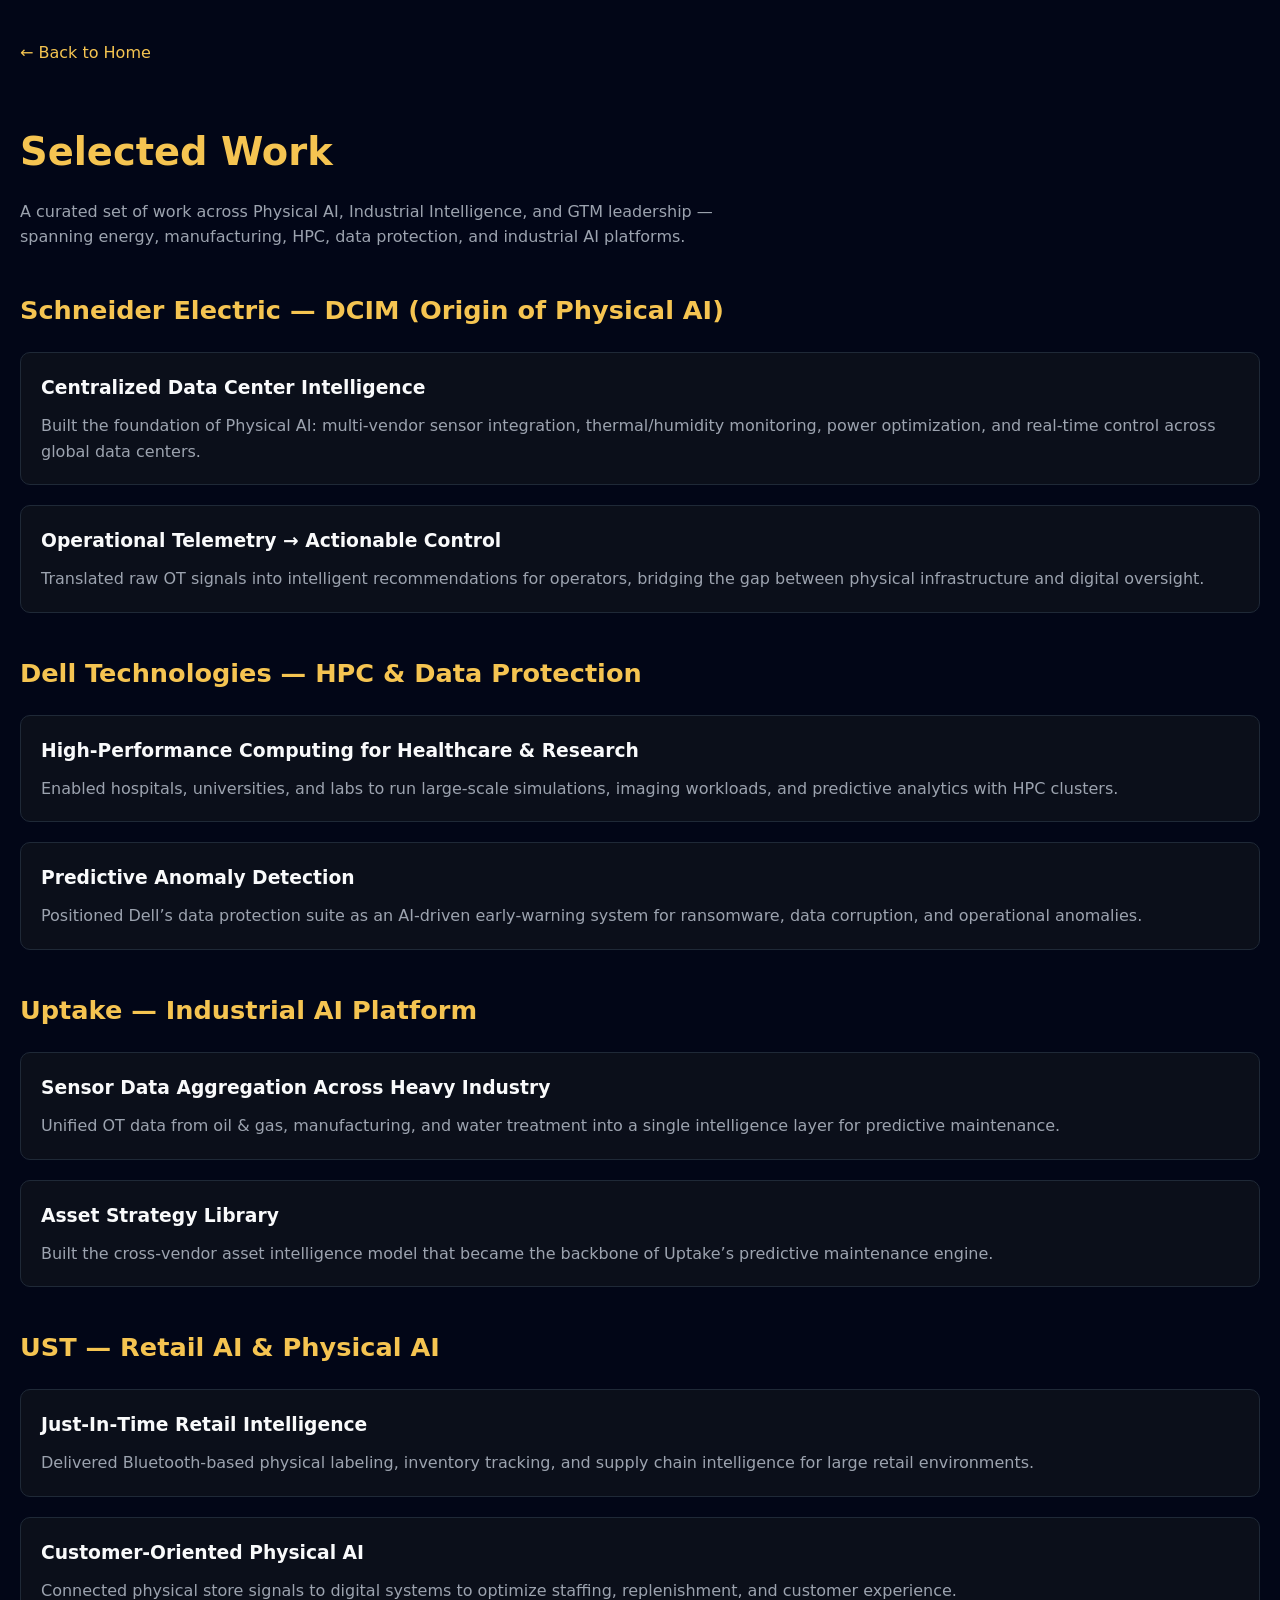
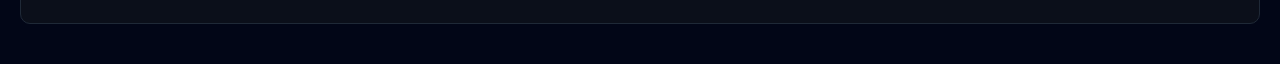
==== work.html @ d96d762c "Create work.html Work file section separated" ====
<!DOCTYPE html>
<html lang="en">
<head>
  <meta charset="UTF-8" />
  <meta name="viewport" content="width=device-width, initial-scale=1" />
  <title>My Work | Muhammad Yunas</title>

  <style>
    :root {
      --bg: #020617;
      --panel: #0b0f1a;
      --panel-soft: #0f172a;
      --gold: #f5c451;
      --text-main: #f9fafb;
      --text-muted: #9ca3af;
      --border: #1f2937;
      --font: system-ui, -apple-system, BlinkMacSystemFont, "Segoe UI", sans-serif;
    }

    body {
      margin: 0;
      background: var(--bg);
      color: var(--text-main);
      font-family: var(--font);
      line-height: 1.6;
      padding: 40px 20px;
    }

    h1 {
      font-size: 2.4rem;
      color: var(--gold);
      margin-bottom: 10px;
    }

    h2 {
      font-size: 1.6rem;
      margin-top: 40px;
      color: var(--gold);
    }

    .project {
      background: var(--panel);
      padding: 20px;
      border-radius: 10px;
      margin-top: 20px;
      border: 1px solid var(--border);
    }

    .project h3 {
      margin: 0 0 10px 0;
      color: var(--text-main);
    }

    .project p {
      margin: 0;
      color: var(--text-muted);
    }

    a.back {
      display: inline-block;
      margin-bottom: 30px;
      color: var(--gold);
      text-decoration: none;
      font-size: 1rem;
    }
  </style>
</head>

<body>

  <a href="index.html" class="back">← Back to Home</a>

  <h1>Selected Work</h1>
  <p style="color: var(--text-muted); max-width: 700px;">
    A curated set of work across Physical AI, Industrial Intelligence, and GTM leadership — spanning energy, manufacturing, HPC, data protection, and industrial AI platforms.
  </p>

  <h2>Schneider Electric — DCIM (Origin of Physical AI)</h2>
  <div class="project">
    <h3>Centralized Data Center Intelligence</h3>
    <p>
      Built the foundation of Physical AI: multi‑vendor sensor integration, thermal/humidity monitoring, power optimization, and real‑time control across global data centers.
    </p>
  </div>

  <div class="project">
    <h3>Operational Telemetry → Actionable Control</h3>
    <p>
      Translated raw OT signals into intelligent recommendations for operators, bridging the gap between physical infrastructure and digital oversight.
    </p>
  </div>

  <h2>Dell Technologies — HPC & Data Protection</h2>
  <div class="project">
    <h3>High‑Performance Computing for Healthcare & Research</h3>
    <p>
      Enabled hospitals, universities, and labs to run large‑scale simulations, imaging workloads, and predictive analytics with HPC clusters.
    </p>
  </div>

  <div class="project">
    <h3>Predictive Anomaly Detection</h3>
    <p>
      Positioned Dell’s data protection suite as an AI‑driven early‑warning system for ransomware, data corruption, and operational anomalies.
    </p>
  </div>

  <h2>Uptake — Industrial AI Platform</h2>
  <div class="project">
    <h3>Sensor Data Aggregation Across Heavy Industry</h3>
    <p>
      Unified OT data from oil & gas, manufacturing, and water treatment into a single intelligence layer for predictive maintenance.
    </p>
  </div>

  <div class="project">
    <h3>Asset Strategy Library</h3>
    <p>
      Built the cross‑vendor asset intelligence model that became the backbone of Uptake’s predictive maintenance engine.
    </p>
  </div>

  <h2>UST — Retail AI & Physical AI</h2>
  <div class="project">
    <h3>Just‑In‑Time Retail Intelligence</h3>
    <p>
      Delivered Bluetooth‑based physical labeling, inventory tracking, and supply chain intelligence for large retail environments.
    </p>
  </div>

  <div class="project">
    <h3>Customer‑Oriented Physical AI</h3>
    <p>
      Connected physical store signals to digital systems to optimize staffing, replenishment, and customer experience.
    </p>
  </div>

</body>
</html>
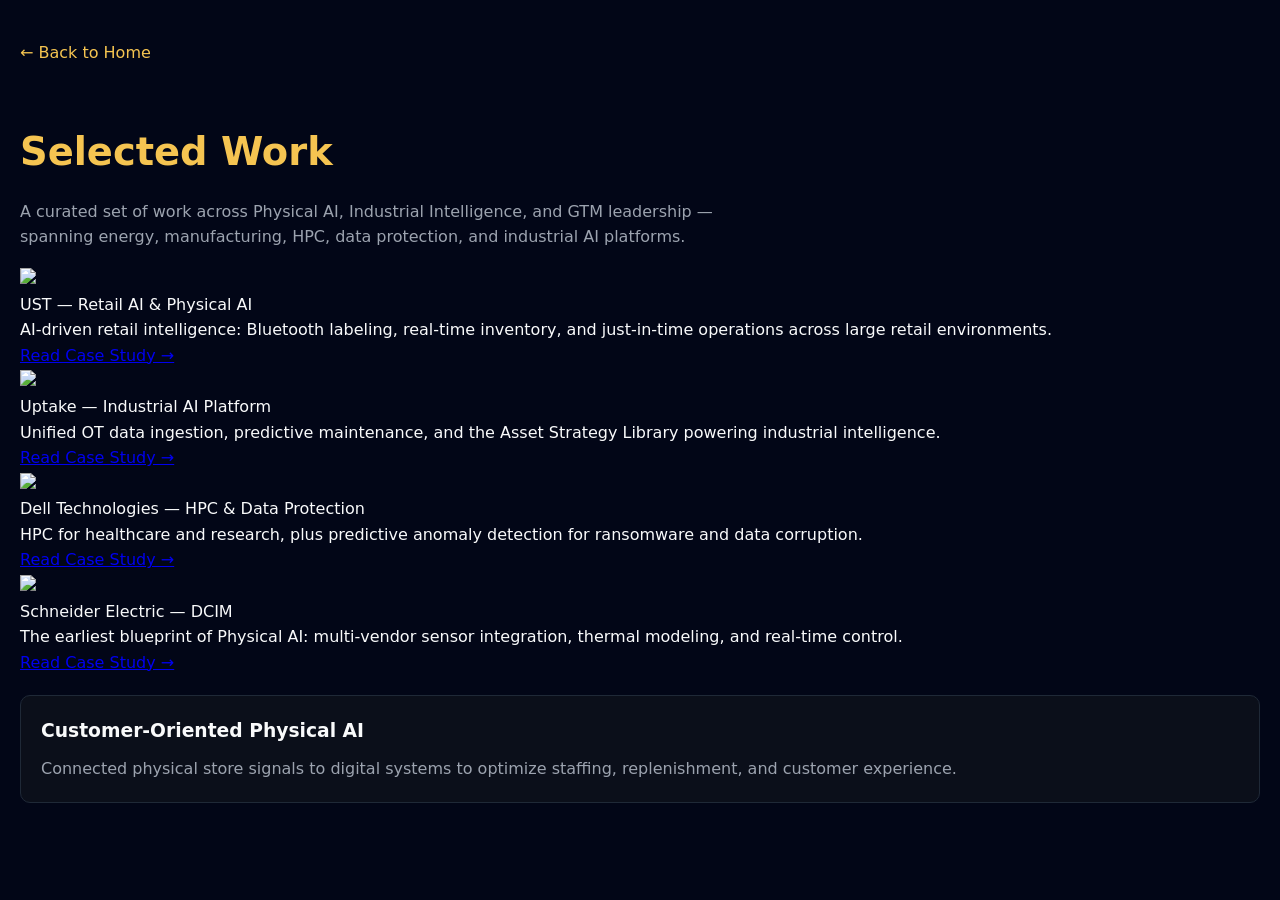
==== commit c43ca068: "Update work.html" ====
--- a/work.html
+++ b/work.html
@@ -75,57 +75,46 @@
     A curated set of work across Physical AI, Industrial Intelligence, and GTM leadership — spanning energy, manufacturing, HPC, data protection, and industrial AI platforms.
   </p>
 
-  <h2>Schneider Electric — DCIM (Origin of Physical AI)</h2>
-  <div class="project">
-    <h3>Centralized Data Center Intelligence</h3>
-    <p>
-      Built the foundation of Physical AI: multi‑vendor sensor integration, thermal/humidity monitoring, power optimization, and real‑time control across global data centers.
-    </p>
+  <div class="case-index">
+
+  <!-- UST -->
+  <div class="work-card fade-in">
+    <img src="https://images.unsplash.com/photo-1556741533-f6acd647d2fb" class="work-image">
+    <div class="work-title">UST — Retail AI & Physical AI</div>
+    <div class="work-desc">
+      AI‑driven retail intelligence: Bluetooth labeling, real‑time inventory, and just‑in‑time operations across large retail environments.
+    </div>
+    <a href="case-ust.html" class="case-link">Read Case Study →</a>
   </div>
 
-  <div class="project">
-    <h3>Operational Telemetry → Actionable Control</h3>
-    <p>
-      Translated raw OT signals into intelligent recommendations for operators, bridging the gap between physical infrastructure and digital oversight.
-    </p>
+  <!-- Uptake -->
+  <div class="work-card fade-in">
+    <img src="https://images.unsplash.com/photo-1581091870627-3f9c1f1e1a9e" class="work-image">
+    <div class="work-title">Uptake — Industrial AI Platform</div>
+    <div class="work-desc">
+      Unified OT data ingestion, predictive maintenance, and the Asset Strategy Library powering industrial intelligence.
+    </div>
+    <a href="case-uptake.html" class="case-link">Read Case Study →</a>
   </div>
 
-  <h2>Dell Technologies — HPC & Data Protection</h2>
-  <div class="project">
-    <h3>High‑Performance Computing for Healthcare & Research</h3>
-    <p>
-      Enabled hospitals, universities, and labs to run large‑scale simulations, imaging workloads, and predictive analytics with HPC clusters.
-    </p>
+  <!-- Dell -->
+  <div class="work-card fade-in">
+    <img src="https://images.unsplash.com/photo-1558494949-ef010cbdcc31" class="work-image">
+    <div class="work-title">Dell Technologies — HPC & Data Protection</div>
+    <div class="work-desc">
+      HPC for healthcare and research, plus predictive anomaly detection for ransomware and data corruption.
+    </div>
+    <a href="case-dell.html" class="case-link">Read Case Study →</a>
   </div>
 
-  <div class="project">
-    <h3>Predictive Anomaly Detection</h3>
-    <p>
-      Positioned Dell’s data protection suite as an AI‑driven early‑warning system for ransomware, data corruption, and operational anomalies.
-    </p>
-  </div>
-
-  <h2>Uptake — Industrial AI Platform</h2>
-  <div class="project">
-    <h3>Sensor Data Aggregation Across Heavy Industry</h3>
-    <p>
-      Unified OT data from oil & gas, manufacturing, and water treatment into a single intelligence layer for predictive maintenance.
-    </p>
-  </div>
-
-  <div class="project">
-    <h3>Asset Strategy Library</h3>
-    <p>
-      Built the cross‑vendor asset intelligence model that became the backbone of Uptake’s predictive maintenance engine.
-    </p>
-  </div>
-
-  <h2>UST — Retail AI & Physical AI</h2>
-  <div class="project">
-    <h3>Just‑In‑Time Retail Intelligence</h3>
-    <p>
-      Delivered Bluetooth‑based physical labeling, inventory tracking, and supply chain intelligence for large retail environments.
-    </p>
+  <!-- Schneider Electric -->
+  <div class="work-card fade-in">
+    <img src="https://images.unsplash.com/photo-1581091012184-5c1d7b3c4d9b" class="work-image">
+    <div class="work-title">Schneider Electric — DCIM</div>
+    <div class="work-desc">
+      The earliest blueprint of Physical AI: multi‑vendor sensor integration, thermal modeling, and real‑time control.
+    </div>
+    <a href="case-dcim.html" class="case-link">Read Case Study →</a>
   </div>
 
   <div class="project">
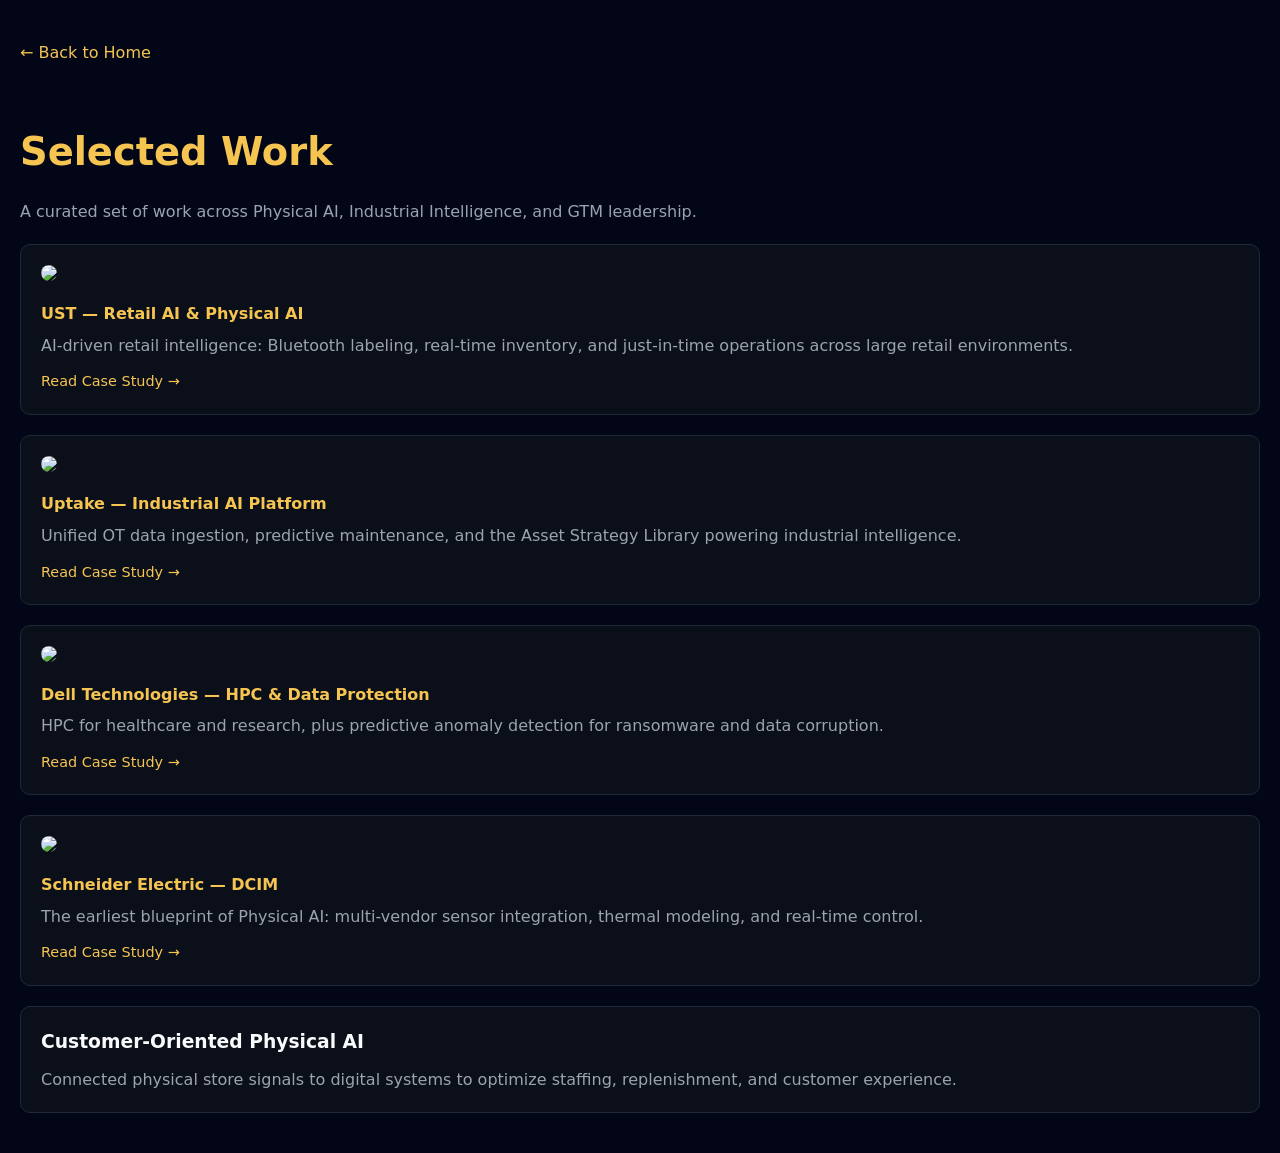
==== commit a39c8676: "Update work.html" ====
--- a/work.html
+++ b/work.html
@@ -1,128 +1,167 @@
 <!DOCTYPE html>
 <html lang="en">
 <head>
-  <meta charset="UTF-8" />
-  <meta name="viewport" content="width=device-width, initial-scale=1" />
-  <title>My Work | Muhammad Yunas</title>
+<meta charset="UTF-8" />
+<meta name="viewport" content="width=device-width, initial-scale=1" />
+<title>My Work | Muhammad Yunas</title>
 
-  <style>
-    :root {
-      --bg: #020617;
-      --panel: #0b0f1a;
-      --panel-soft: #0f172a;
-      --gold: #f5c451;
-      --text-main: #f9fafb;
-      --text-muted: #9ca3af;
-      --border: #1f2937;
-      --font: system-ui, -apple-system, BlinkMacSystemFont, "Segoe UI", sans-serif;
-    }
+<style>
+:root {
+  --bg: #020617;
+  --panel: #0b0f1a;
+  --panel-soft: #0f172a;
+  --gold: #f5c451;
+  --text-main: #f9fafb;
+  --text-muted: #9ca3af;
+  --border: #1f2937;
+  --font: system-ui, -apple-system, BlinkMacSystemFont, "Segoe UI", sans-serif;
+}
 
-    body {
-      margin: 0;
-      background: var(--bg);
-      color: var(--text-main);
-      font-family: var(--font);
-      line-height: 1.6;
-      padding: 40px 20px;
-    }
+body {
+  margin: 0;
+  background: var(--bg);
+  color: var(--text-main);
+  font-family: var(--font);
+  line-height: 1.6;
+  padding: 40px 20px;
+}
 
-    h1 {
-      font-size: 2.4rem;
-      color: var(--gold);
-      margin-bottom: 10px;
-    }
+h1 {
+  font-size: 2.4rem;
+  color: var(--gold);
+  margin-bottom: 10px;
+}
 
-    h2 {
-      font-size: 1.6rem;
-      margin-top: 40px;
-      color: var(--gold);
-    }
+h2 {
+  font-size: 1.6rem;
+  margin-top: 40px;
+  color: var(--gold);
+}
 
-    .project {
-      background: var(--panel);
-      padding: 20px;
-      border-radius: 10px;
-      margin-top: 20px;
-      border: 1px solid var(--border);
-    }
+.project {
+  background: var(--panel);
+  padding: 20px;
+  border-radius: 10px;
+  margin-top: 20px;
+  border: 1px solid var(--border);
+}
 
-    .project h3 {
-      margin: 0 0 10px 0;
-      color: var(--text-main);
-    }
+.project h3 {
+  margin: 0 0 10px 0;
+  color: var(--text-main);
+}
 
-    .project p {
-      margin: 0;
-      color: var(--text-muted);
-    }
+.project p {
+  margin: 0;
+  color: var(--text-muted);
+}
 
-    a.back {
-      display: inline-block;
-      margin-bottom: 30px;
-      color: var(--gold);
-      text-decoration: none;
-      font-size: 1rem;
-    }
-  </style>
+a.back {
+  display: inline-block;
+  margin-bottom: 30px;
+  color: var(--gold);
+  text-decoration: none;
+  font-size: 1rem;
+}
+
+.case-index {
+  display: grid;
+  grid-template-columns: 1fr;
+  gap: 1.25rem;
+  margin-top: 20px;
+}
+
+.work-card {
+  background: var(--panel);
+  border: 1px solid var(--border);
+  border-radius: 10px;
+  padding: 20px;
+}
+
+.work-image {
+  width: 100%;
+  border-radius: 8px;
+  margin-bottom: 12px;
+}
+
+.work-title {
+  font-weight: 600;
+  color: var(--gold);
+  margin-bottom: 6px;
+}
+
+.work-desc {
+  color: var(--text-muted);
+  margin-bottom: 10px;
+}
+
+.case-link {
+  color: var(--gold);
+  text-decoration: none;
+  font-size: 0.9rem;
+}
+</style>
 </head>
 
 <body>
 
-  <a href="index.html" class="back">← Back to Home</a>
+<a href="index.html" class="back">← Back to Home</a>
 
-  <h1>Selected Work</h1>
-  <p style="color: var(--text-muted); max-width: 700px;">
-    A curated set of work across Physical AI, Industrial Intelligence, and GTM leadership — spanning energy, manufacturing, HPC, data protection, and industrial AI platforms.
+<h1>Selected Work</h1>
+<p style="color: var(--text-muted); max-width: 700px;">
+  A curated set of work across Physical AI, Industrial Intelligence, and GTM leadership.
+</p>
+
+<div class="case-index">
+
+<!-- UST -->
+<div class="work-card fade-in">
+  <img src="https://images.unsplash.com/photo-1556741533-f6acd647d2fb?auto=format&fit=crop&w=1200&q=80" class="work-image">
+  <div class="work-title">UST — Retail AI & Physical AI</div>
+  <div class="work-desc">
+    AI-driven retail intelligence: Bluetooth labeling, real-time inventory, and just-in-time operations across large retail environments.
+  </div>
+  <a href="case-ust.html" class="case-link">Read Case Study →</a>
+</div>
+
+<!-- Uptake -->
+<div class="work-card fade-in">
+  <img src="https://images.unsplash.com/photo-1581091870627-3f9c1f1e1a9e?auto=format&fit=crop&w=1200&q=80" class="work-image">
+  <div class="work-title">Uptake — Industrial AI Platform</div>
+  <div class="work-desc">
+    Unified OT data ingestion, predictive maintenance, and the Asset Strategy Library powering industrial intelligence.
+  </div>
+  <a href="case-uptake.html" class="case-link">Read Case Study →</a>
+</div>
+
+<!-- Dell -->
+<div class="work-card fade-in">
+  <img src="https://images.unsplash.com/photo-1558494949-ef010cbdcc31?auto=format&fit=crop&w=1200&q=80" class="work-image">
+  <div class="work-title">Dell Technologies — HPC & Data Protection</div>
+  <div class="work-desc">
+    HPC for healthcare and research, plus predictive anomaly detection for ransomware and data corruption.
+  </div>
+  <a href="case-dell.html" class="case-link">Read Case Study →</a>
+</div>
+
+<!-- Schneider Electric -->
+<div class="work-card fade-in">
+  <img src="https://images.unsplash.com/photo-1581091012184-5c1d7b3c4d9b?auto=format&fit=crop&w=1200&q=80" class="work-image">
+  <div class="work-title">Schneider Electric — DCIM</div>
+  <div class="work-desc">
+    The earliest blueprint of Physical AI: multi-vendor sensor integration, thermal modeling, and real-time control.
+  </div>
+  <a href="case-dcim.html" class="case-link">Read Case Study →</a>
+</div>
+
+</div> <!-- END case-index -->
+
+<div class="project">
+  <h3>Customer-Oriented Physical AI</h3>
+  <p>
+    Connected physical store signals to digital systems to optimize staffing, replenishment, and customer experience.
   </p>
-
-  <div class="case-index">
-
-  <!-- UST -->
-  <div class="work-card fade-in">
-    <img src="https://images.unsplash.com/photo-1556741533-f6acd647d2fb" class="work-image">
-    <div class="work-title">UST — Retail AI & Physical AI</div>
-    <div class="work-desc">
-      AI‑driven retail intelligence: Bluetooth labeling, real‑time inventory, and just‑in‑time operations across large retail environments.
-    </div>
-    <a href="case-ust.html" class="case-link">Read Case Study →</a>
-  </div>
-
-  <!-- Uptake -->
-  <div class="work-card fade-in">
-    <img src="https://images.unsplash.com/photo-1581091870627-3f9c1f1e1a9e" class="work-image">
-    <div class="work-title">Uptake — Industrial AI Platform</div>
-    <div class="work-desc">
-      Unified OT data ingestion, predictive maintenance, and the Asset Strategy Library powering industrial intelligence.
-    </div>
-    <a href="case-uptake.html" class="case-link">Read Case Study →</a>
-  </div>
-
-  <!-- Dell -->
-  <div class="work-card fade-in">
-    <img src="https://images.unsplash.com/photo-1558494949-ef010cbdcc31" class="work-image">
-    <div class="work-title">Dell Technologies — HPC & Data Protection</div>
-    <div class="work-desc">
-      HPC for healthcare and research, plus predictive anomaly detection for ransomware and data corruption.
-    </div>
-    <a href="case-dell.html" class="case-link">Read Case Study →</a>
-  </div>
-
-  <!-- Schneider Electric -->
-  <div class="work-card fade-in">
-    <img src="https://images.unsplash.com/photo-1581091012184-5c1d7b3c4d9b" class="work-image">
-    <div class="work-title">Schneider Electric — DCIM</div>
-    <div class="work-desc">
-      The earliest blueprint of Physical AI: multi‑vendor sensor integration, thermal modeling, and real‑time control.
-    </div>
-    <a href="case-dcim.html" class="case-link">Read Case Study →</a>
-  </div>
-
-  <div class="project">
-    <h3>Customer‑Oriented Physical AI</h3>
-    <p>
-      Connected physical store signals to digital systems to optimize staffing, replenishment, and customer experience.
-    </p>
-  </div>
+</div>
 
 </body>
 </html>
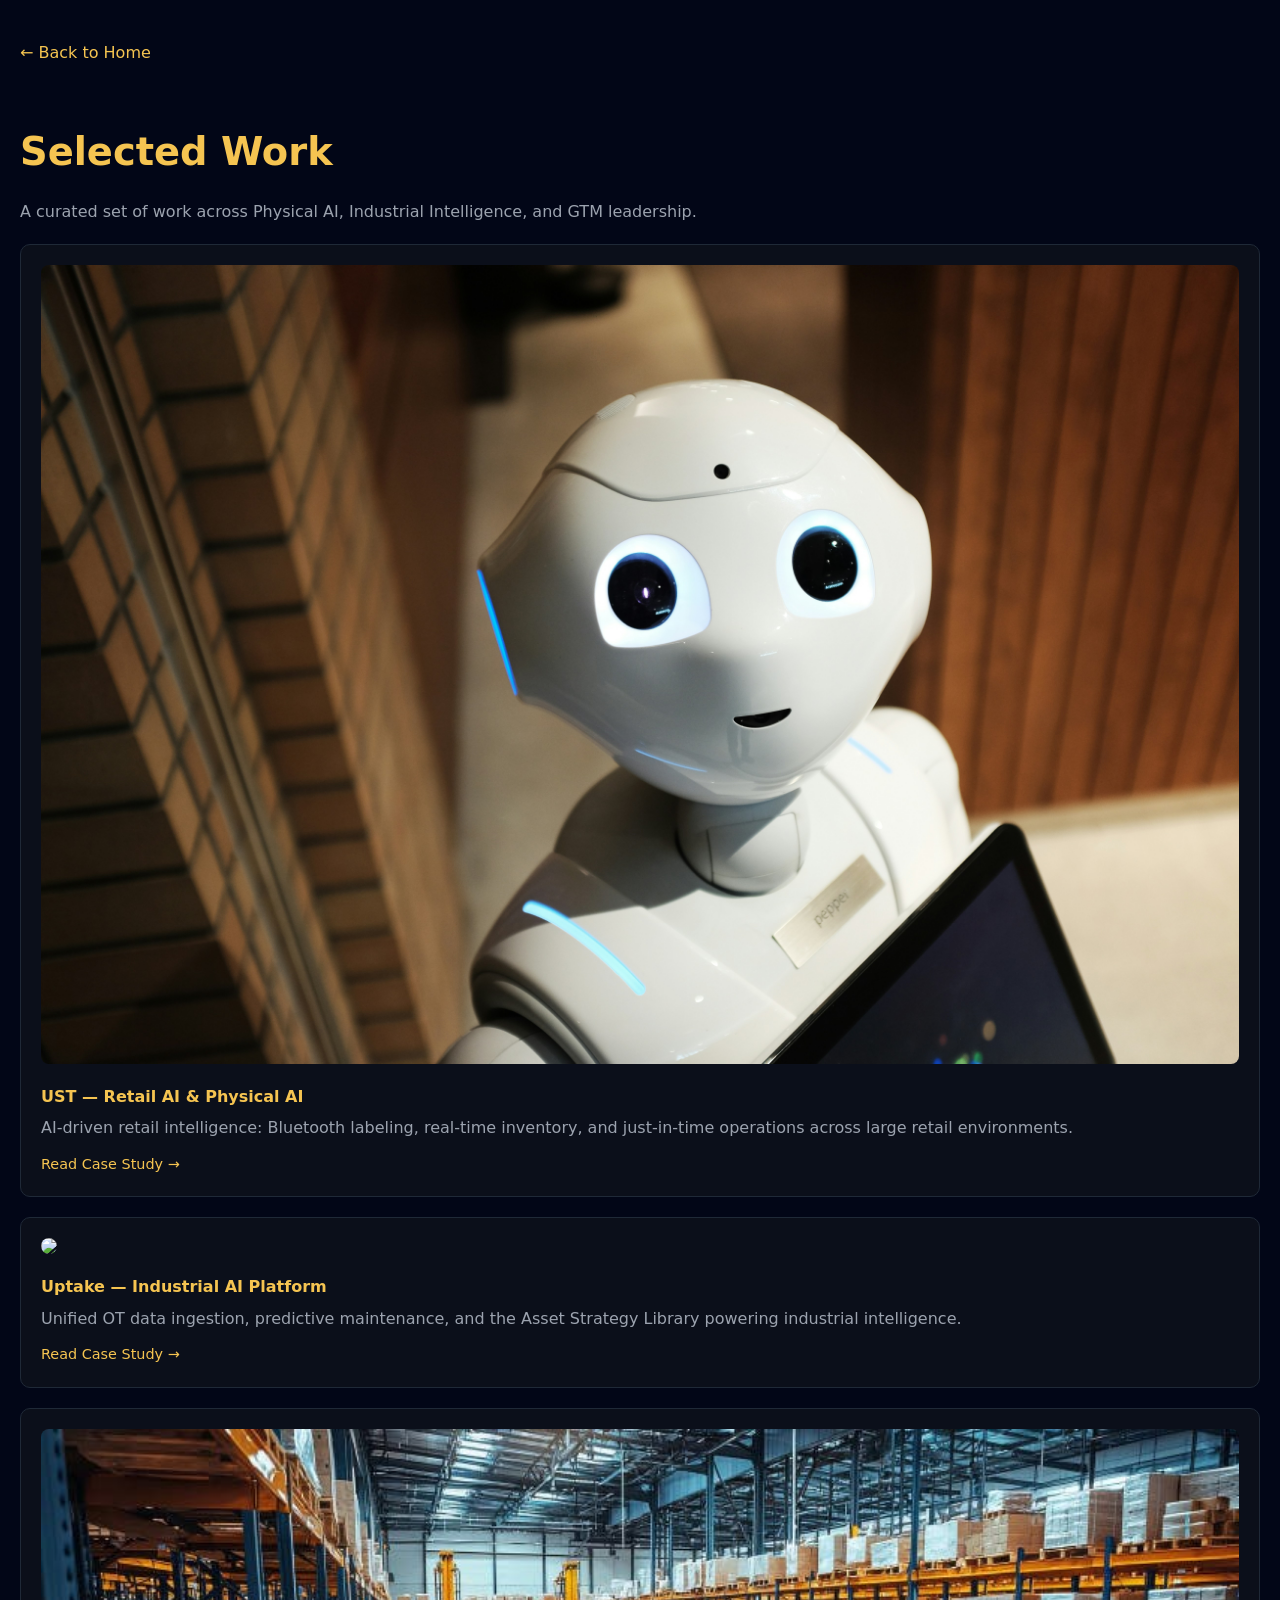
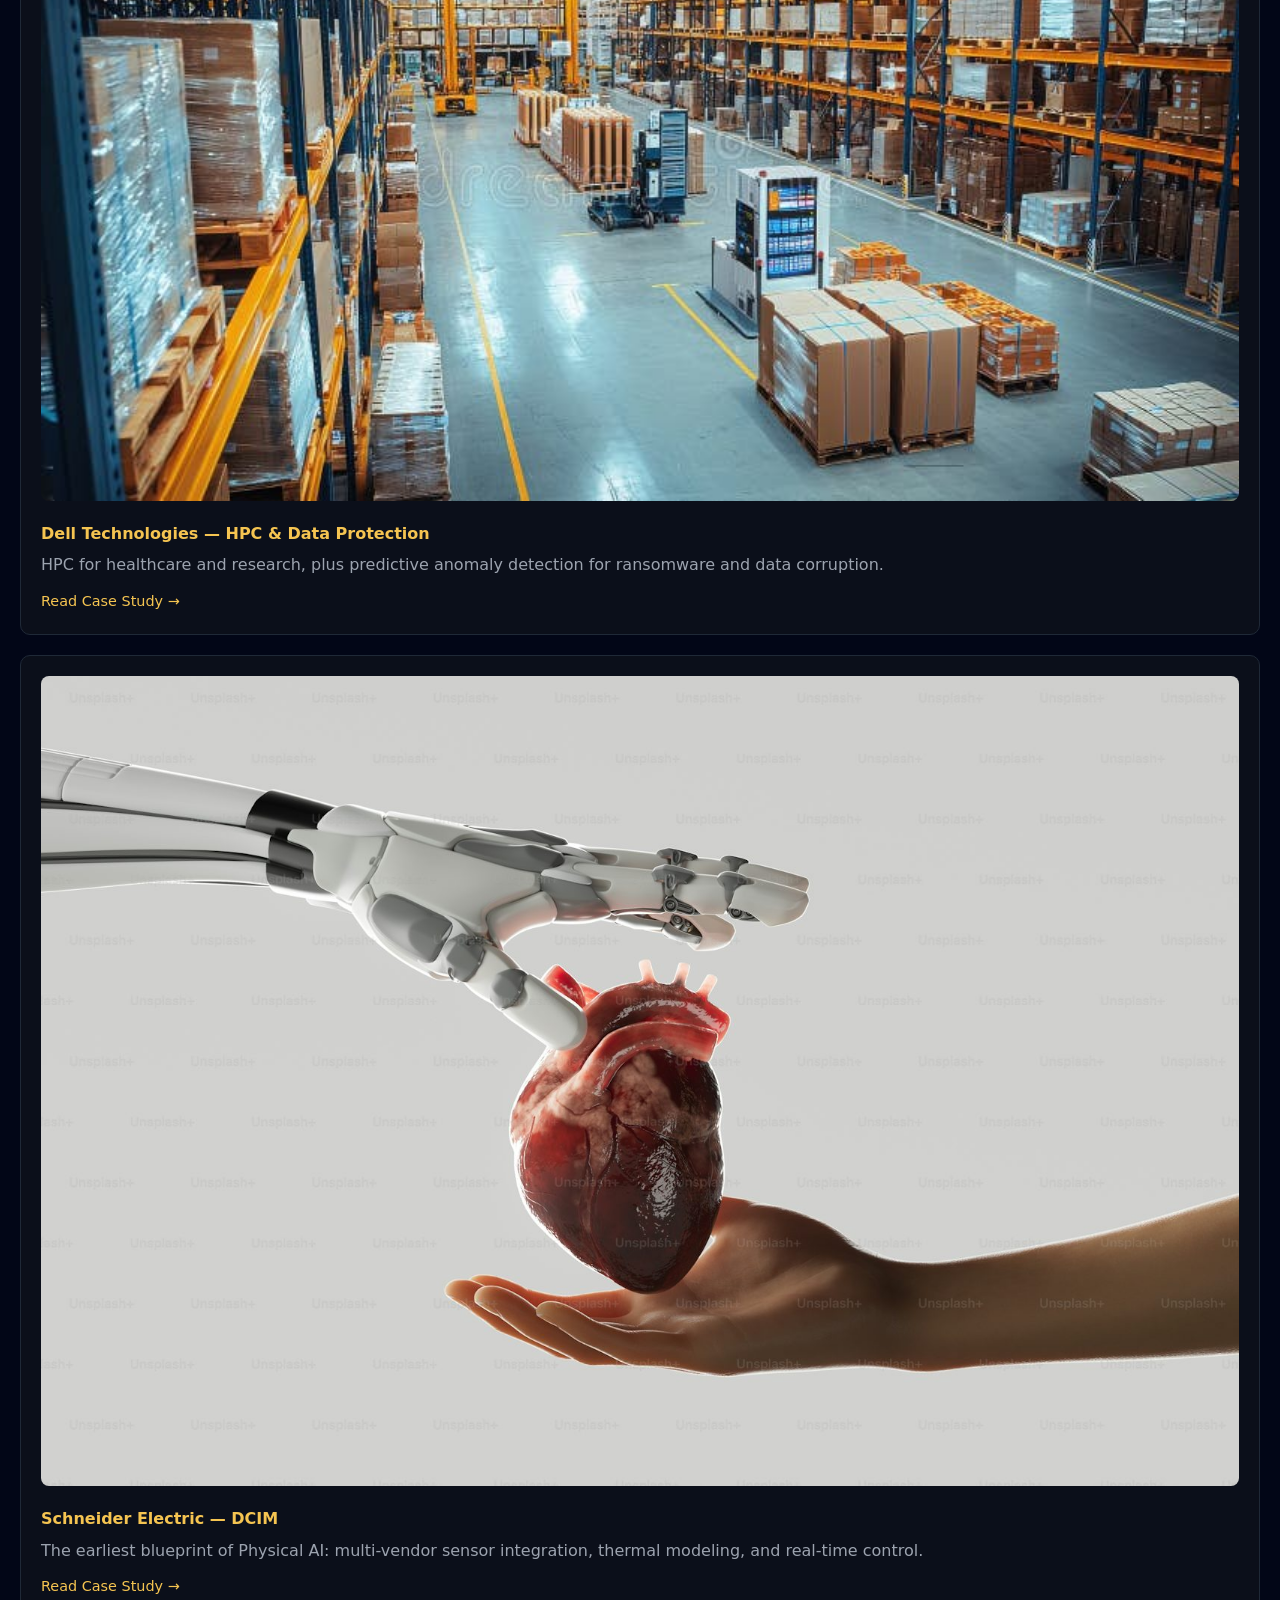
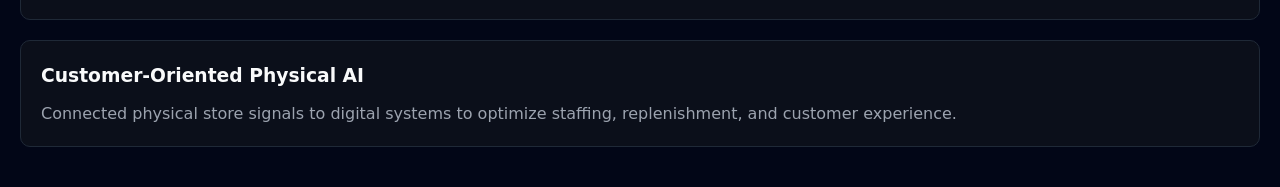
==== commit 5b21ef63: "Update work.html" ====
--- a/work.html
+++ b/work.html
@@ -116,7 +116,7 @@
 
 <!-- UST -->
 <div class="work-card fade-in">
-  <img src="https://images.unsplash.com/photo-1556741533-f6acd647d2fb?auto=format&fit=crop&w=1200&q=80" class="work-image">
+  <img src="images/work/ust-shelf-edge-physical-ai.jpg" class="work-image">
   <div class="work-title">UST — Retail AI & Physical AI</div>
   <div class="work-desc">
     AI-driven retail intelligence: Bluetooth labeling, real-time inventory, and just-in-time operations across large retail environments.
@@ -136,7 +136,7 @@
 
 <!-- Dell -->
 <div class="work-card fade-in">
-  <img src="https://images.unsplash.com/photo-1558494949-ef010cbdcc31?auto=format&fit=crop&w=1200&q=80" class="work-image">
+ <img src="images/work/logistics-hub.jpg" class="work-image">
   <div class="work-title">Dell Technologies — HPC & Data Protection</div>
   <div class="work-desc">
     HPC for healthcare and research, plus predictive anomaly detection for ransomware and data corruption.
@@ -146,7 +146,7 @@
 
 <!-- Schneider Electric -->
 <div class="work-card fade-in">
-  <img src="https://images.unsplash.com/photo-1581091012184-5c1d7b3c4d9b?auto=format&fit=crop&w=1200&q=80" class="work-image">
+  <img src="images/work/robotic-line.jpg" class="work-image">
   <div class="work-title">Schneider Electric — DCIM</div>
   <div class="work-desc">
     The earliest blueprint of Physical AI: multi-vendor sensor integration, thermal modeling, and real-time control.
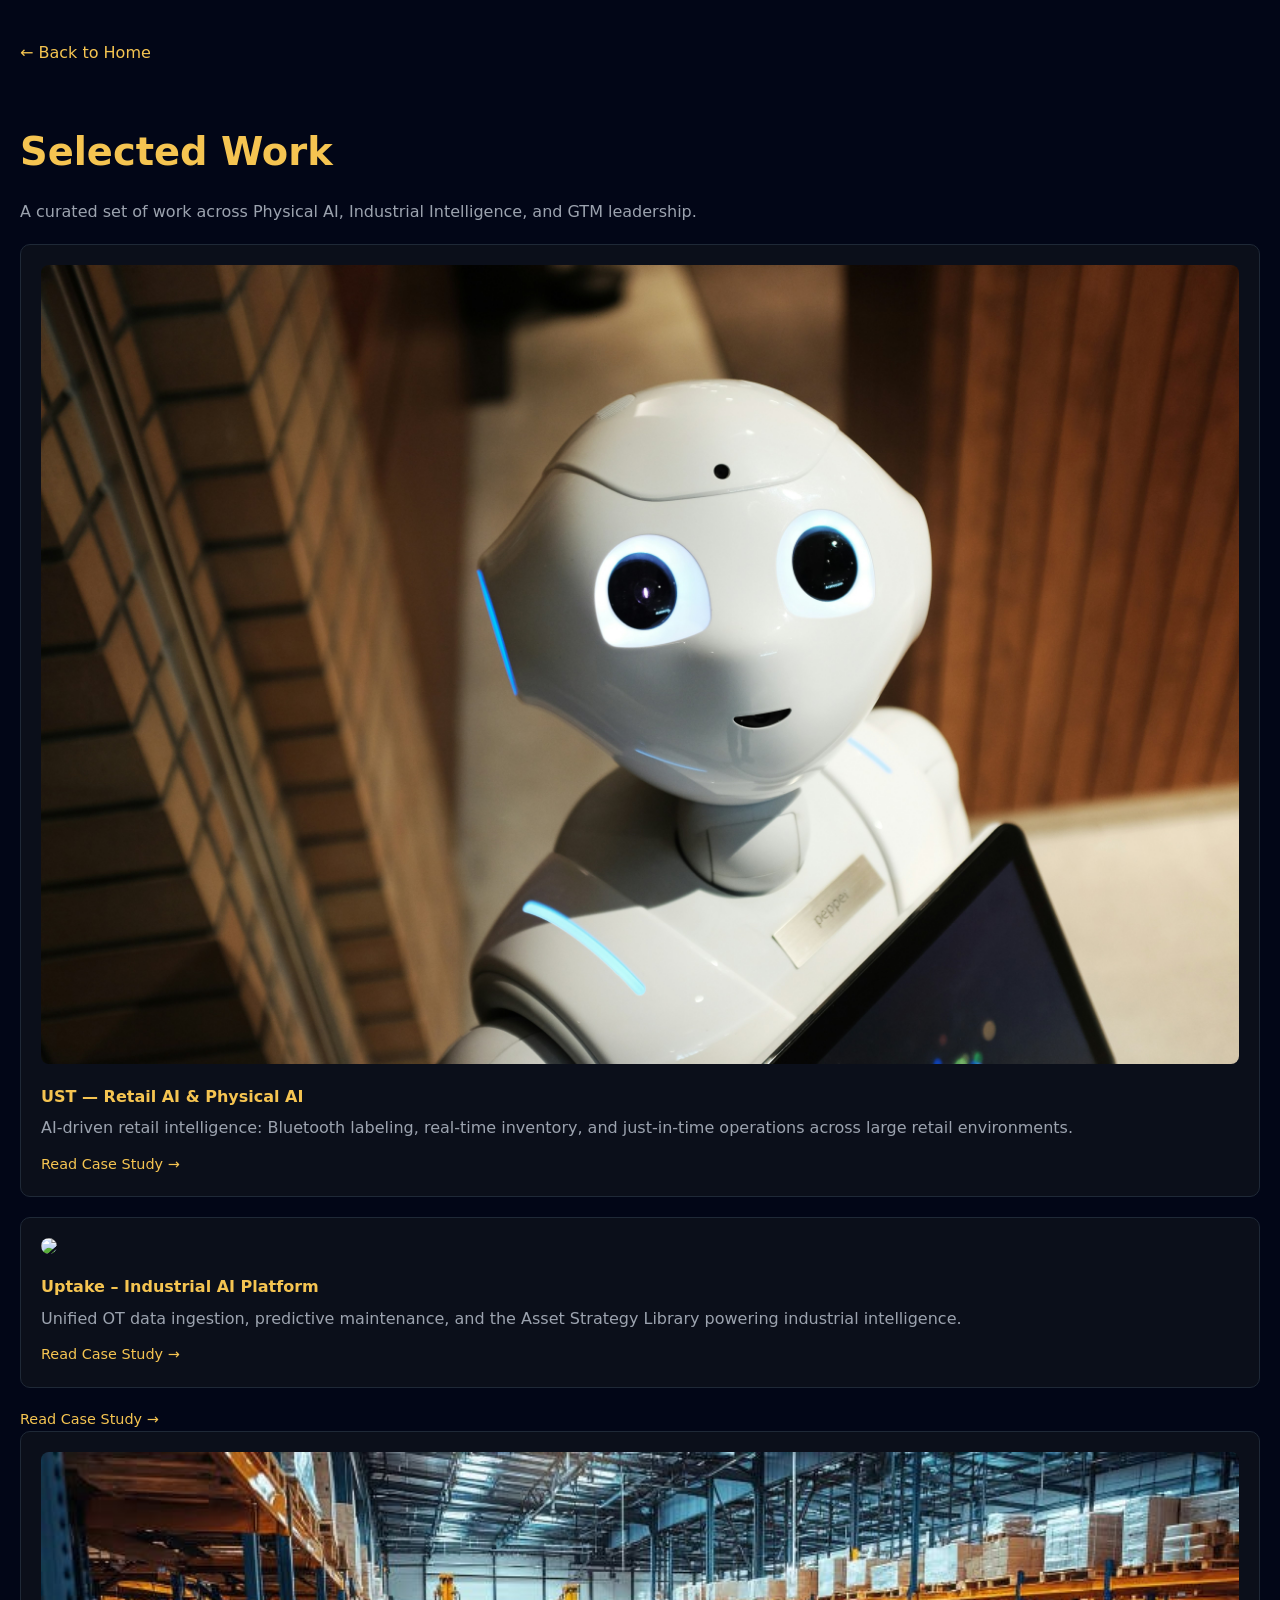
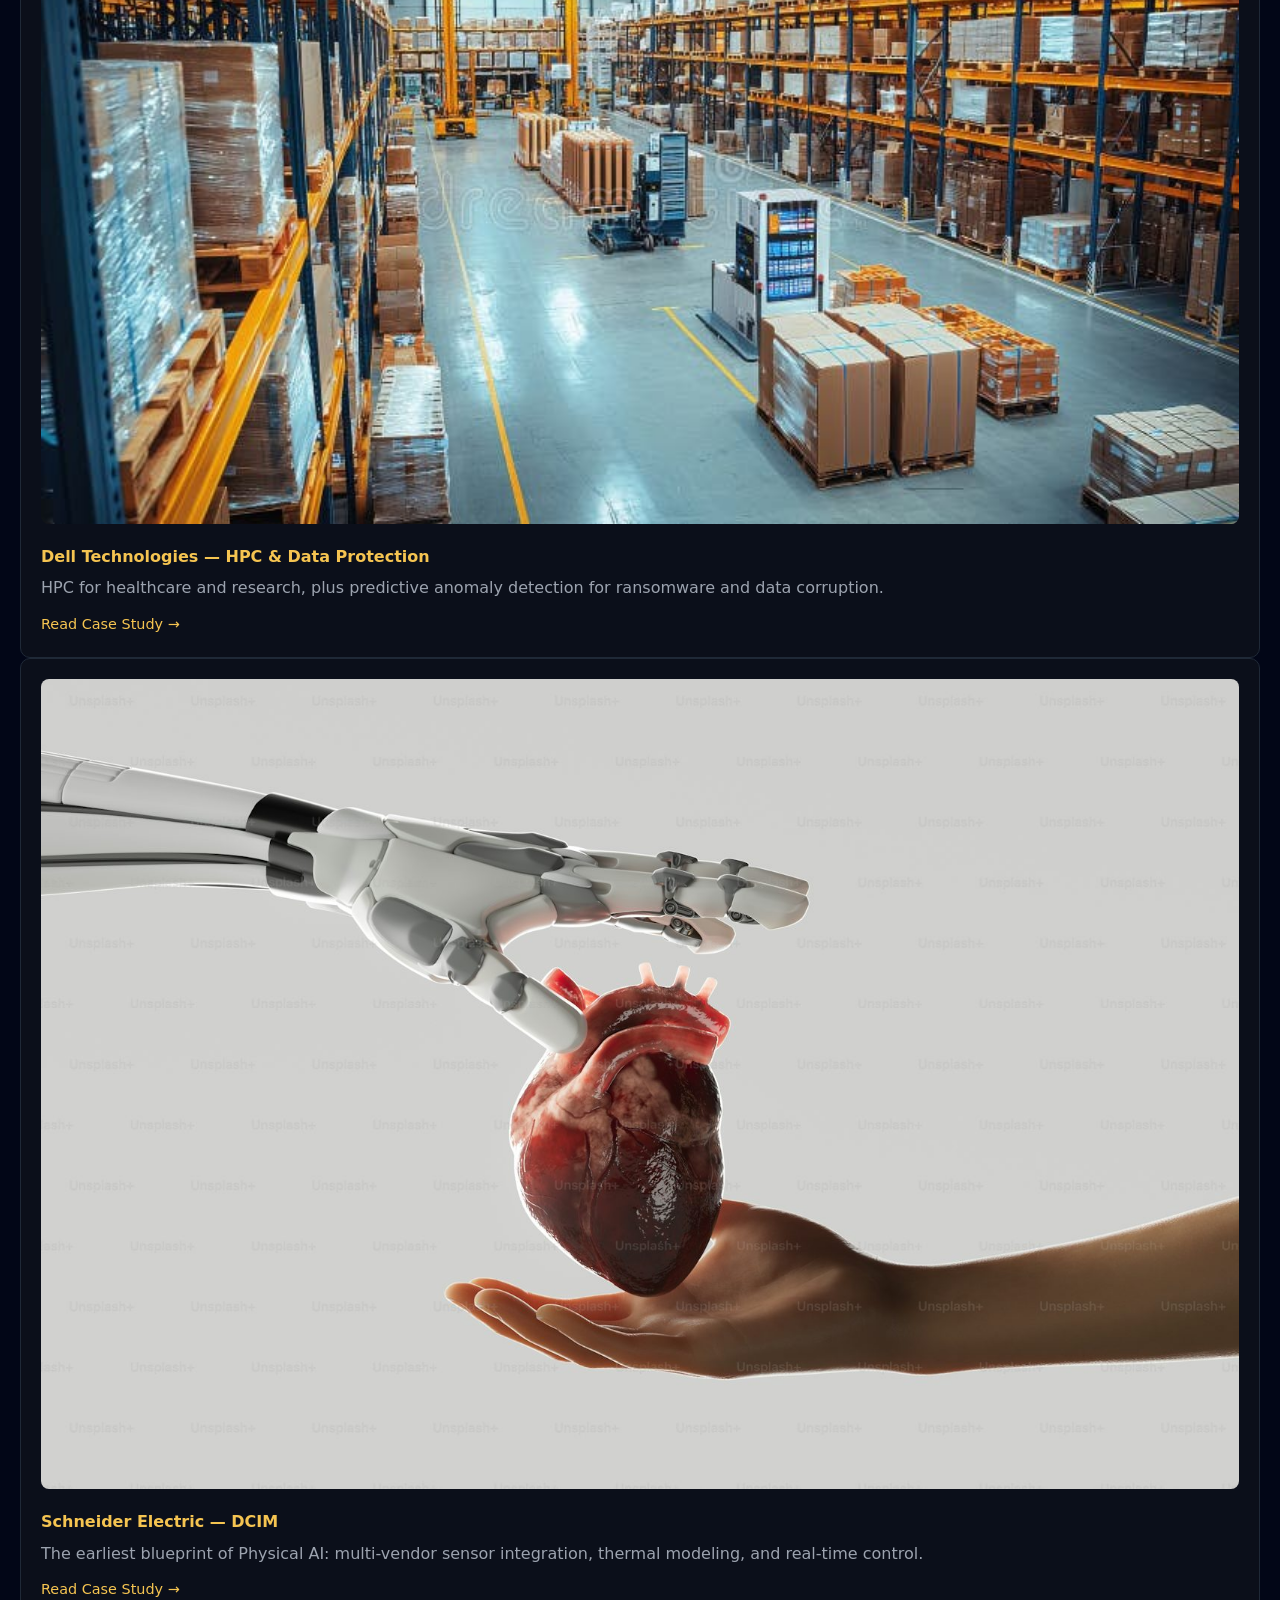
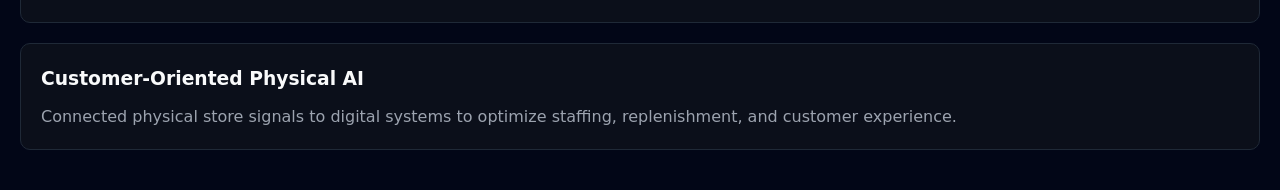
==== commit 8246d803: "Update work.html" ====
--- a/work.html
+++ b/work.html
@@ -126,11 +126,13 @@
 
 <!-- Uptake -->
 <div class="work-card fade-in">
-  <img src="https://images.unsplash.com/photo-1581091870627-3f9c1f1e1a9e?auto=format&fit=crop&w=1200&q=80" class="work-image">
-  <div class="work-title">Uptake — Industrial AI Platform</div>
+  <img src="images/work/uptake-digital-twin.jpg" class="work-image">
+  <div class="work-title">Uptake – Industrial AI Platform</div>
   <div class="work-desc">
     Unified OT data ingestion, predictive maintenance, and the Asset Strategy Library powering industrial intelligence.
   </div>
+  <a href="case-uptake.html" class="case-link">Read Case Study →</a>
+</div>
   <a href="case-uptake.html" class="case-link">Read Case Study →</a>
 </div>
 
